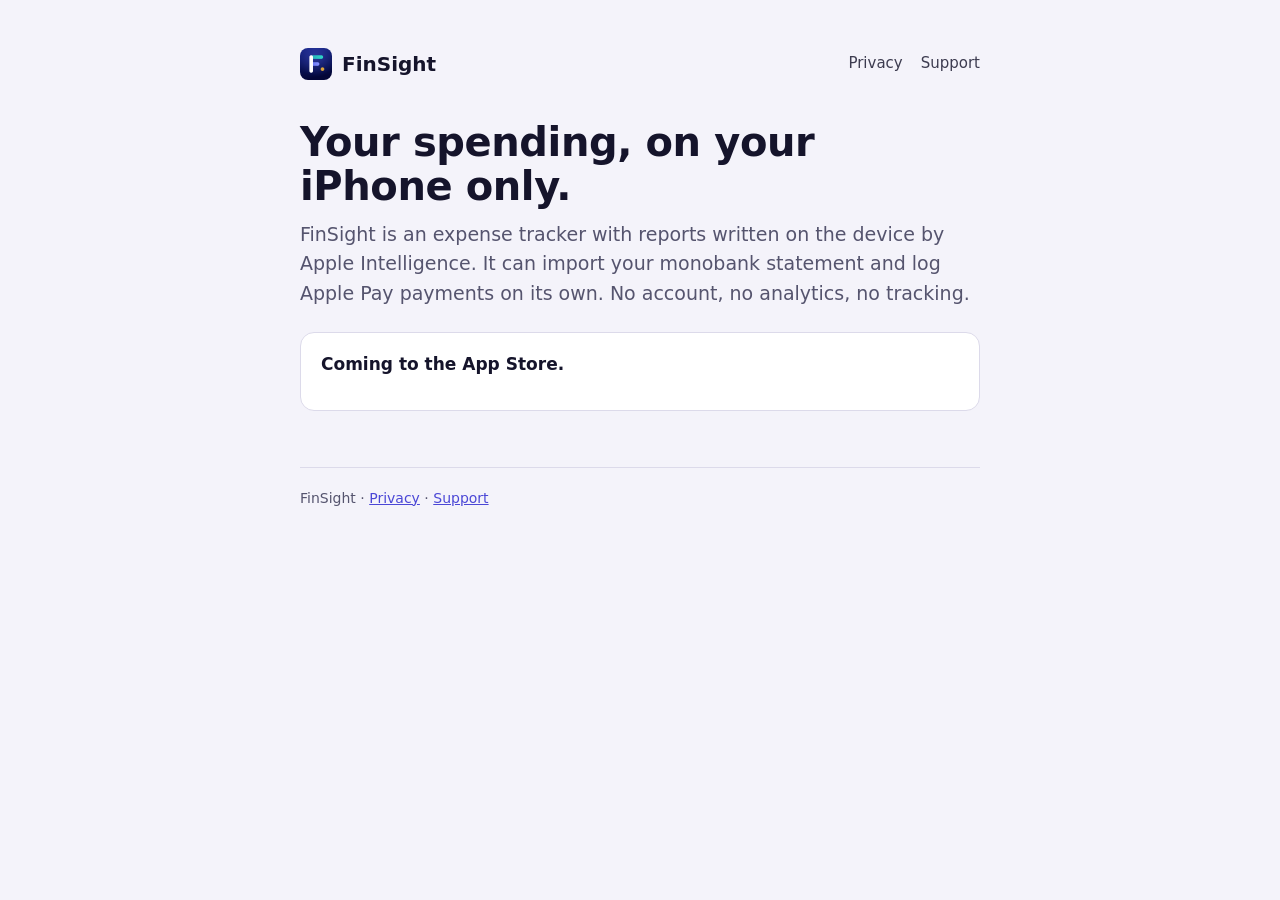
==== index.html @ 29ffb941 "Publish FinSight's privacy policy and support pages English and Ukrainian privacy policy, a support " ====
<!doctype html>
<html lang="en">
<head>
<meta charset="utf-8">
<meta name="viewport" content="width=device-width, initial-scale=1">
<meta name="color-scheme" content="light dark">
<title>FinSight · private expense tracker for iPhone</title>
<meta name="description" content="FinSight tracks your spending on your iPhone, with reports written on the device by Apple Intelligence. No account, no tracking.">
<link rel="icon" type="image/png" href="img/icon.png">
<link rel="apple-touch-icon" href="img/icon.png">
<link rel="stylesheet" href="style.css">
</head>
<body>
<main>
  <header class="site">
    <a class="wordmark" href="./"><img src="img/icon.png" alt="">FinSight</a>
    <nav><a href="privacy.html">Privacy</a><a href="support.html">Support</a></nav>
  </header>

  <h1>Your spending, on your iPhone only.</h1>
  <p class="lead">FinSight is an expense tracker with reports written on the
  device by Apple Intelligence. It can import your monobank statement and log
  Apple Pay payments on its own. No account, no analytics, no tracking.</p>

  <div class="card">
    <p><strong>Coming to the App Store.</strong></p>
  </div>

  <footer>FinSight · <a href="privacy.html">Privacy</a> ·
  <a href="support.html">Support</a></footer>
</main>
</body>
</html>
---- style.css ----
:root {
  --bg: #F4F3FA;
  --surface: #FFFFFF;
  --text: #15142B;
  --muted: #55546E;
  --line: #DCDAEA;
  --accent: #4B47D6;
}

@media (prefers-color-scheme: dark) {
  :root {
    --bg: #0F0E1A;
    --surface: #1A1928;
    --text: #EEEDF7;
    --muted: #A9A8BF;
    --line: #2E2C42;
    --accent: #9C99FF;
  }
}

* { box-sizing: border-box; }

html { -webkit-text-size-adjust: 100%; }

body {
  margin: 0;
  background: var(--bg);
  color: var(--text);
  font-family: -apple-system, BlinkMacSystemFont, "SF Pro Text", system-ui, "Segoe UI", sans-serif;
  font-size: 17px;
  line-height: 1.55;
}

main {
  max-width: 720px;
  margin: 0 auto;
  padding: 48px 20px 80px;
}

header.site {
  display: flex;
  align-items: center;
  justify-content: space-between;
  flex-wrap: wrap;
  gap: 16px;
  margin-bottom: 40px;
}

.wordmark {
  display: flex;
  align-items: center;
  gap: 10px;
  font-weight: 700;
  font-size: 20px;
  color: var(--text);
  text-decoration: none;
}

.wordmark img { width: 32px; height: 32px; border-radius: 8px; }

header.site nav { display: flex; gap: 18px; font-size: 15px; }
header.site nav a { color: inherit; text-decoration: none; opacity: .82; }
header.site nav a:hover { opacity: 1; text-decoration: underline; }

h1 {
  font-weight: 700;
  font-size: clamp(28px, 6vw, 40px);
  line-height: 1.1;
  letter-spacing: -0.01em;
  margin: 0 0 12px;
}

h2 {
  font-weight: 650;
  font-size: 21px;
  line-height: 1.25;
  margin: 40px 0 8px;
}

p, ul { margin: 0 0 14px; }
ul { padding-left: 22px; }
li { margin-bottom: 6px; }

a { color: var(--accent); overflow-wrap: anywhere; }

.meta { font-size: 14px; color: var(--muted); }

.lead { font-size: 19px; color: var(--muted); }

.card {
  background: var(--surface);
  border: 1px solid var(--line);
  border-radius: 14px;
  padding: 18px 20px;
  margin: 24px 0;
}

footer {
  margin-top: 56px;
  padding-top: 20px;
  border-top: 1px solid var(--line);
  color: var(--muted);
  font-size: 14px;
}
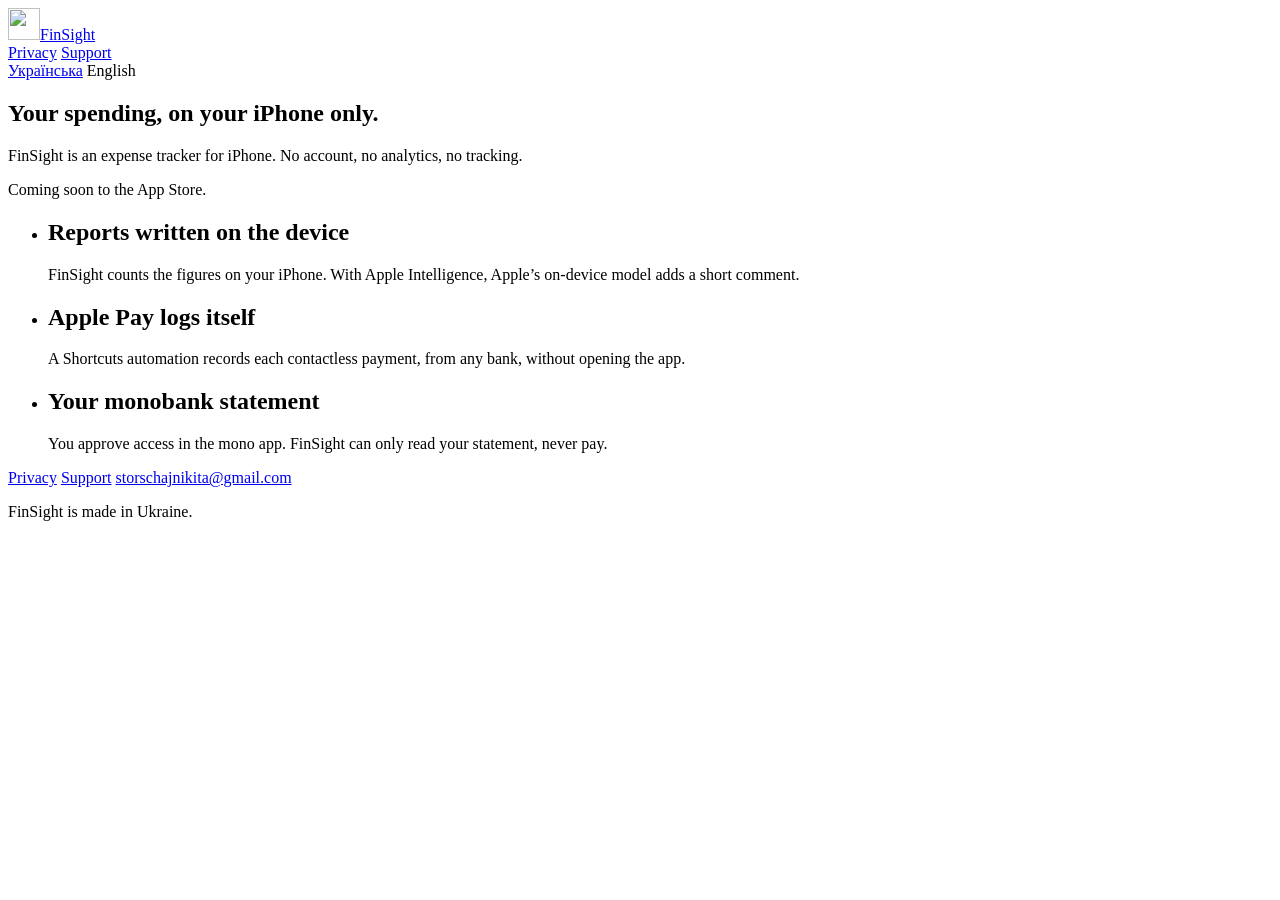
==== commit b71d5dfb: "Serve every page in Ukrainian and English with one language switcher English stays at the root (inde" ====
--- a/index.html
+++ b/index.html
@@ -3,31 +3,99 @@
 <head>
 <meta charset="utf-8">
 <meta name="viewport" content="width=device-width, initial-scale=1">
+<script>
+try {
+  var stored = localStorage.getItem('finsight-lang');
+  var wanted = stored;
+  if (!wanted) {
+    var prefs = navigator.languages && navigator.languages.length ? navigator.languages : [navigator.language || ''];
+    for (var i = 0; i < prefs.length && !wanted; i++) {
+      var code = String(prefs[i]).toLowerCase().split('-')[0];
+      if (code === 'uk' || code === 'en') wanted = code;
+    }
+  }
+  if (wanted === 'uk') location.replace('uk/' + location.hash);
+} catch (e) {}
+</script>
+<title>FinSight: private expense tracker for iPhone</title>
+<meta name="description" content="FinSight tracks your spending on your iPhone, with reports written on the device by Apple Intelligence. No account, no tracking.">
 <meta name="color-scheme" content="light dark">
-<title>FinSight · private expense tracker for iPhone</title>
-<meta name="description" content="FinSight tracks your spending on your iPhone, with reports written on the device by Apple Intelligence. No account, no tracking.">
-<link rel="icon" type="image/png" href="img/icon.png">
-<link rel="apple-touch-icon" href="img/icon.png">
-<link rel="stylesheet" href="style.css">
+<meta name="theme-color" content="#F5F7FA" media="(prefers-color-scheme: light)">
+<meta name="theme-color" content="#14171C" media="(prefers-color-scheme: dark)">
+<link rel="canonical" href="https://ogphantom.github.io/finsight-site/">
+<link rel="alternate" hreflang="uk" href="https://ogphantom.github.io/finsight-site/uk/">
+<link rel="alternate" hreflang="en" href="https://ogphantom.github.io/finsight-site/">
+<link rel="alternate" hreflang="x-default" href="https://ogphantom.github.io/finsight-site/">
+<link rel="icon" type="image/png" href="img/icon-96.png">
+<link rel="apple-touch-icon" href="img/apple-touch-icon.png">
+<link rel="preload" href="assets/fonts/FixelFSDisplay-Bold.woff" as="font" type="font/woff" crossorigin>
+<link rel="stylesheet" href="assets/site.css?v=c35b867e">
+<script src="assets/site.js?v=9045a5f6" defer></script>
+<meta property="og:type" content="website">
+<meta property="og:site_name" content="FinSight">
+<meta property="og:title" content="FinSight: private expense tracker for iPhone">
+<meta property="og:description" content="FinSight tracks your spending on your iPhone, with reports written on the device by Apple Intelligence. No account, no tracking.">
+<meta property="og:url" content="https://ogphantom.github.io/finsight-site/">
+<meta property="og:image" content="https://ogphantom.github.io/finsight-site/img/og-en.png">
+<meta property="og:image:width" content="1200">
+<meta property="og:image:height" content="630">
+<meta property="og:locale" content="en_US">
+<meta property="og:locale:alternate" content="uk_UA">
+<meta name="twitter:card" content="summary_large_image">
 </head>
-<body>
-<main>
-  <header class="site">
-    <a class="wordmark" href="./"><img src="img/icon.png" alt="">FinSight</a>
-    <nav><a href="privacy.html">Privacy</a><a href="support.html">Support</a></nav>
-  </header>
+<body class="home">
+<header class="wrap top">
+  <a class="brand" href="./"><img src="img/icon-96.png" alt="" width="32" height="32">FinSight</a>
+  <nav class="pages" aria-label="Pages">
+    <a href="privacy.html">Privacy</a>
+    <a href="support.html">Support</a>
+  </nav>
+  <nav class="lang" aria-label="Language">
+    <a href="uk/" hreflang="uk" lang="uk" data-lang="uk">Українська</a>
+    <span lang="en" aria-current="true">English</span>
+  </nav>
+</header>
 
+<main class="wrap">
+<section class="hero">
   <h1>Your spending, on your iPhone only.</h1>
-  <p class="lead">FinSight is an expense tracker with reports written on the
-  device by Apple Intelligence. It can import your monobank statement and log
-  Apple Pay payments on its own. No account, no analytics, no tracking.</p>
+  <p class="lead">FinSight is an expense tracker for iPhone. No account, no analytics, no tracking.</p>
+  <div class="strip" aria-hidden="true">
+    <i style="--w:35;--n:0;--k:var(--c-shopping)"></i>
+    <i style="--w:30;--n:1;--k:var(--c-groceries)"></i>
+    <i style="--w:14;--n:2;--k:var(--c-home)"></i>
+    <i style="--w:5;--n:3;--k:var(--c-dining)"></i>
+    <i style="--w:5;--n:4;--k:var(--c-subscriptions)"></i>
+    <i style="--w:11;--n:5;--k:var(--fill-strong)"></i>
+  </div>
+  <p class="status">Coming soon to the App Store.</p>
+</section>
 
-  <div class="card">
-    <p><strong>Coming to the App Store.</strong></p>
-  </div>
+<div class="cell list">
+  <ul class="rows">
+    <li>
+      <h2>Reports written on the device</h2>
+      <p>FinSight counts the figures on your iPhone. With Apple Intelligence, Apple’s on-device model adds a short comment.</p>
+    </li>
+    <li>
+      <h2>Apple Pay logs itself</h2>
+      <p>A Shortcuts automation records each contactless payment, from any bank, without opening the app.</p>
+    </li>
+    <li>
+      <h2>Your monobank statement</h2>
+      <p>You approve access in the mono app. FinSight can only read your statement, never pay.</p>
+    </li>
+  </ul>
+</div>
+</main>
 
-  <footer>FinSight · <a href="privacy.html">Privacy</a> ·
-  <a href="support.html">Support</a></footer>
-</main>
+<footer class="wrap foot">
+  <nav aria-label="Site">
+    <a href="privacy.html">Privacy</a>
+    <a href="support.html">Support</a>
+    <a href="mailto:storschajnikita@gmail.com">storschajnikita@gmail.com</a>
+  </nav>
+  <p>FinSight is made in Ukraine.</p>
+</footer>
 </body>
 </html>
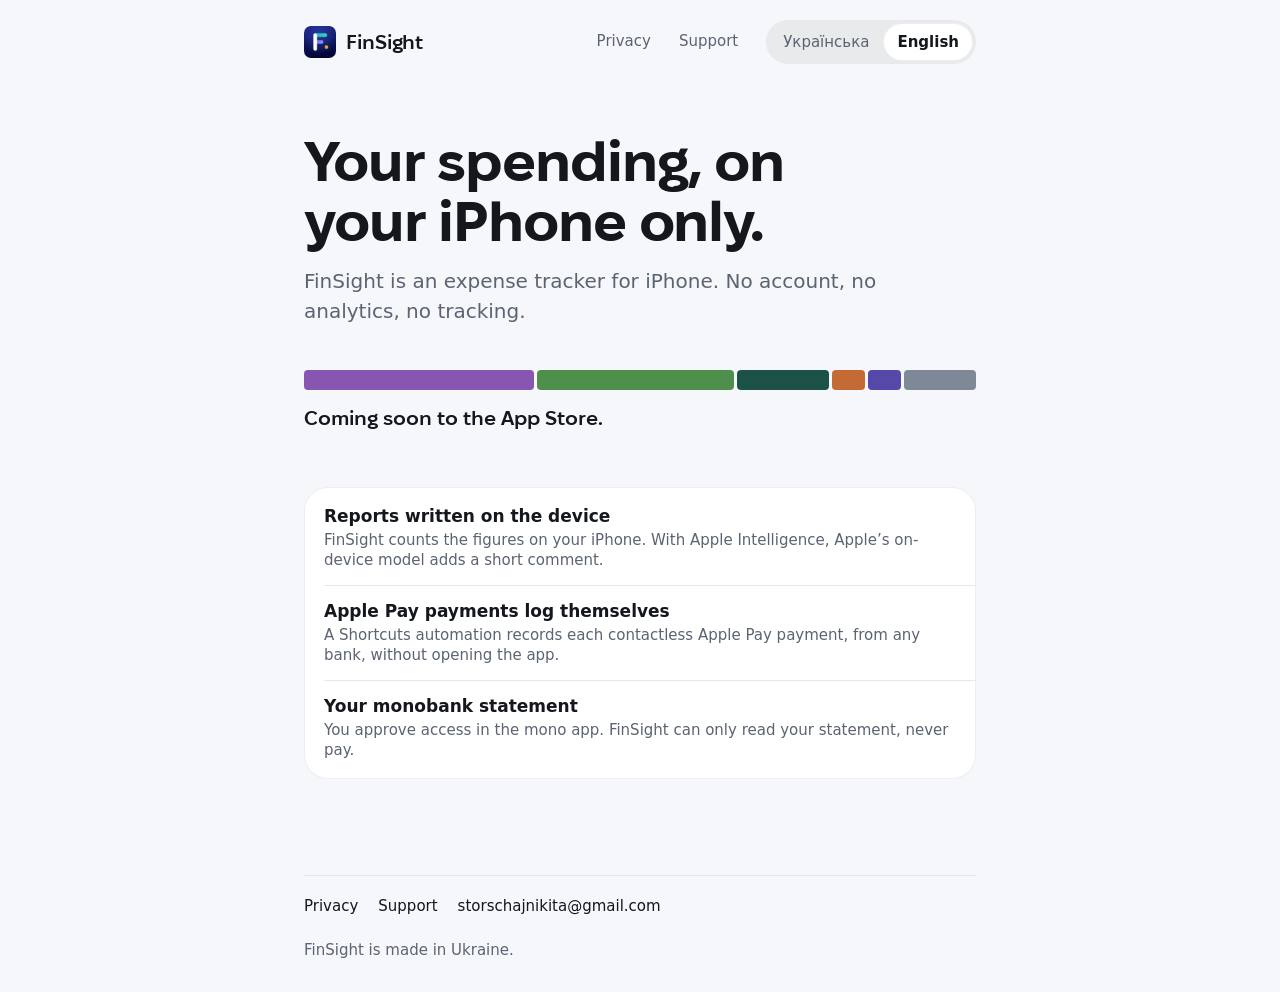
==== commit 85c75adf: "Apply the review: tap sizes, narrow headings, strip remainder, exact copy - Language links get a 44 " ====
--- a/index.html
+++ b/index.html
@@ -29,7 +29,7 @@
 <link rel="icon" type="image/png" href="img/icon-96.png">
 <link rel="apple-touch-icon" href="img/apple-touch-icon.png">
 <link rel="preload" href="assets/fonts/FixelFSDisplay-Bold.woff" as="font" type="font/woff" crossorigin>
-<link rel="stylesheet" href="assets/site.css?v=c35b867e">
+<link rel="stylesheet" href="assets/site.css?v=d51fafa4">
 <script src="assets/site.js?v=9045a5f6" defer></script>
 <meta property="og:type" content="website">
 <meta property="og:site_name" content="FinSight">
@@ -66,7 +66,7 @@
     <i style="--w:14;--n:2;--k:var(--c-home)"></i>
     <i style="--w:5;--n:3;--k:var(--c-dining)"></i>
     <i style="--w:5;--n:4;--k:var(--c-subscriptions)"></i>
-    <i style="--w:11;--n:5;--k:var(--fill-strong)"></i>
+    <i style="--w:11;--n:5;--k:var(--ink3)"></i>
   </div>
   <p class="status">Coming soon to the App Store.</p>
 </section>
@@ -78,8 +78,8 @@
       <p>FinSight counts the figures on your iPhone. With Apple Intelligence, Apple’s on-device model adds a short comment.</p>
     </li>
     <li>
-      <h2>Apple Pay logs itself</h2>
-      <p>A Shortcuts automation records each contactless payment, from any bank, without opening the app.</p>
+      <h2>Apple Pay payments log themselves</h2>
+      <p>A Shortcuts automation records each contactless Apple Pay payment, from any bank, without opening the app.</p>
     </li>
     <li>
       <h2>Your monobank statement</h2>
--- a/assets/site.css
+++ b/assets/site.css
@@ -0,0 +1,458 @@
+/* FinSight site.
+   Brand tokens follow the app's redesign proposal (FinSight/Design/Redesign/system/DESIGN.md,
+   15 Nov 2026, not yet approved). Every brand decision is a token in :root, so swapping the
+   look means editing this block and the two @font-face rules, nothing else. */
+
+@font-face {
+  font-family: "Fixel FS Display";
+  src: url("fonts/FixelFSDisplay-Bold.woff") format("woff");
+  font-weight: 700;
+  font-style: normal;
+  font-display: swap;
+}
+
+@font-face {
+  font-family: "Fixel FS Display";
+  src: url("fonts/FixelFSDisplay-SemiBold.woff") format("woff");
+  font-weight: 600;
+  font-style: normal;
+  font-display: swap;
+}
+
+:root {
+  color-scheme: light dark;
+
+  --ground: #F5F7FA;
+  --surface: #FFFFFF;
+  --edge: rgb(20 23 28 / 0.07);
+  --hairline: #E4E8EE;
+  --fill: rgb(20 23 28 / 0.06);
+  --fill-strong: rgb(20 23 28 / 0.10);
+  --ink: #14171C;
+  --ink2: #5B6472;
+  --ink3: #7F8896;
+  --accent: #4453E0;
+  --accent-fill: #4453E0;
+  --accent-fill-hover: #3644C9;
+  --on-accent: #FFFFFF;
+
+  /* The strip: the demo month of the redesign frames (35 / 30 / 14 / 5 / 5 / rest 11). */
+  --c-shopping: #8756B1;
+  --c-groceries: #4E8F4B;
+  --c-home: #1C5248;
+  --c-dining: #C46A35;
+  --c-subscriptions: #5648A8;
+
+  --font-brand: "Fixel FS Display", ui-sans-serif, system-ui, sans-serif;
+  --font-text: -apple-system, BlinkMacSystemFont, "SF Pro Text", system-ui, "Segoe UI", Roboto, sans-serif;
+  --font-code: ui-monospace, "SF Mono", Menlo, Consolas, monospace;
+
+  --r-group: 24px;
+  --r-inner: 10px;
+  --r-strip: 4px;
+  --r-icon: 7px;
+
+  --gutter: 16px;
+  --column: 42rem;
+  --ease-out: cubic-bezier(0.16, 1, 0.3, 1);
+}
+
+@media (prefers-color-scheme: dark) {
+  :root {
+    --ground: #14171C;
+    --surface: #1D2129;
+    --edge: rgb(255 255 255 / 0.05);
+    --hairline: #2C313B;
+    --fill: rgb(255 255 255 / 0.09);
+    --fill-strong: rgb(255 255 255 / 0.15);
+    --ink: #F2F4F7;
+    --ink2: #A4ACB9;
+    --ink3: #737B89;
+    --accent: #8E98FF;
+    --accent-fill: #4F5DE8;
+    --accent-fill-hover: #4150D6;
+
+    --c-shopping: #9A68C8;
+    --c-groceries: #57A054;
+    --c-home: #2A7A6C;
+    --c-dining: #D46F3A;
+    --c-subscriptions: #725ABD;
+  }
+}
+
+/* ───────────── base ───────────── */
+
+*, *::before, *::after { box-sizing: border-box; }
+
+html {
+  -webkit-text-size-adjust: 100%;
+  text-size-adjust: 100%;
+  background: var(--ground);
+}
+
+body {
+  margin: 0;
+  min-height: 100vh;
+  min-height: 100svh;
+  display: flex;
+  flex-direction: column;
+  background: var(--ground);
+  color: var(--ink);
+  font-family: var(--font-text);
+  font-size: 17px;
+  line-height: 1.55;
+  -webkit-font-smoothing: antialiased;
+  -moz-osx-font-smoothing: grayscale;
+  overflow-wrap: break-word;
+}
+
+::selection { background: color-mix(in srgb, var(--accent) 24%, transparent); }
+
+:focus-visible {
+  outline: 2px solid var(--accent);
+  outline-offset: 3px;
+  border-radius: 6px;
+}
+
+a {
+  color: var(--accent);
+  text-decoration-line: underline;
+  text-decoration-thickness: 1px;
+  text-underline-offset: 0.2em;
+  text-decoration-color: color-mix(in srgb, var(--accent) 45%, transparent);
+}
+
+a:hover { text-decoration-color: currentColor; }
+
+.wrap {
+  width: 100%;
+  max-width: calc(var(--column) + 2 * var(--gutter));
+  margin: 0 auto;
+  padding-left: var(--gutter);
+  padding-right: var(--gutter);
+}
+
+/* ───────────── header ───────────── */
+
+.top {
+  display: flex;
+  flex-wrap: wrap;
+  align-items: center;
+  column-gap: 8px;
+  padding-top: 12px;
+  padding-bottom: 12px;
+}
+
+.brand {
+  display: inline-flex;
+  align-items: center;
+  gap: 10px;
+  min-height: 44px;
+  margin-right: auto;
+  color: var(--ink);
+  text-decoration: none;
+  font-family: var(--font-brand);
+  font-weight: 600;
+  font-size: 20px;
+  line-height: 25px;
+  letter-spacing: -0.005em;
+}
+
+.brand img {
+  width: 32px;
+  height: 32px;
+  border-radius: var(--r-icon);
+  display: block;
+}
+
+.pages {
+  order: 3;
+  flex-basis: 100%;
+  display: flex;
+  gap: 4px;
+  margin-left: -12px;
+}
+
+.pages a {
+  display: inline-flex;
+  align-items: center;
+  min-height: 44px;
+  padding: 0 12px;
+  border-radius: 999px;
+  color: var(--ink2);
+  text-decoration: none;
+  font-size: 15px;
+}
+
+.pages a:hover { color: var(--ink); }
+
+.pages a[aria-current="page"] {
+  color: var(--ink);
+  font-weight: 600;
+}
+
+/* Language: a segmented control, the same place on every page. */
+.lang {
+  display: inline-flex;
+  padding: 3px;
+  border-radius: 999px;
+  background: var(--fill);
+}
+
+.lang a,
+.lang span {
+  display: inline-flex;
+  align-items: center;
+  min-height: 38px;
+  padding: 0 14px;
+  border-radius: 999px;
+  font-size: 15px;
+  line-height: 20px;
+  text-decoration: none;
+  white-space: nowrap;
+}
+
+.lang a {
+  min-height: 44px;
+  margin: -3px 0;
+  color: var(--ink2);
+}
+.lang a:hover { color: var(--ink); }
+
+.lang span {
+  color: var(--ink);
+  font-weight: 600;
+  background: var(--surface);
+  box-shadow: inset 0 0 0 1px var(--edge);
+}
+
+@media (min-width: 720px) {
+  .top { padding-top: 20px; padding-bottom: 20px; }
+  .pages { order: 0; flex-basis: auto; margin: 0 8px 0 0; }
+}
+
+/* ───────────── content ───────────── */
+
+main {
+  flex: 1 0 auto;
+  padding-top: 24px;
+  padding-bottom: 64px;
+}
+
+h1, h2 {
+  font-family: var(--font-brand);
+  color: var(--ink);
+  text-wrap: balance;
+}
+
+h1 {
+  font-weight: 700;
+  font-size: clamp(28px, 10vw, 34px);
+  line-height: 41px;
+  letter-spacing: -0.012em;
+  margin: 0 0 12px;
+}
+
+h2 {
+  font-weight: 600;
+  font-size: 20px;
+  line-height: 25px;
+  letter-spacing: -0.005em;
+  margin: 44px 0 10px;
+  scroll-margin-top: 24px;
+}
+
+p, ul { margin: 0 0 14px; }
+
+ul { padding-left: 1.25em; }
+li { margin-bottom: 6px; padding-left: 2px; }
+li::marker { color: var(--ink3); }
+
+strong { font-weight: 600; }
+
+code {
+  font-family: var(--font-code);
+  font-size: 0.88em;
+  padding: 0.1em 0.25em;
+  border-radius: 6px;
+  background: var(--fill);
+  white-space: nowrap;
+}
+
+.lead {
+  font-size: 19px;
+  line-height: 1.5;
+  color: var(--ink2);
+  text-wrap: pretty;
+  margin-bottom: 0;
+}
+
+.meta {
+  font-size: 15px;
+  color: var(--ink2);
+}
+
+/* A grouped cell: the app's one surface over the ground, separated by its edge, never a shadow. */
+.cell {
+  background: var(--surface);
+  border-radius: var(--r-group);
+  box-shadow: inset 0 0 0 1px var(--edge);
+  padding: 18px 20px;
+  margin: 28px 0 0;
+}
+
+.cell p:last-child { margin-bottom: 0; }
+
+.rows {
+  list-style: none;
+  margin: 0;
+  padding: 0 0 0 20px;
+}
+
+.rows li {
+  margin: 0;
+  padding: 14px 20px 15px 0;
+}
+
+.rows li + li { border-top: 1px solid var(--hairline); }
+
+.rows h2 {
+  font-family: var(--font-text);
+  font-size: 17px;
+  line-height: 22px;
+  font-weight: 600;
+  letter-spacing: 0;
+  margin: 0 0 3px;
+}
+
+.rows p {
+  font-size: 15px;
+  line-height: 20px;
+  color: var(--ink2);
+  margin: 0;
+}
+
+.cell.list { padding: 4px 0; }
+
+/* The one primary action of a page. */
+.button {
+  display: inline-flex;
+  align-items: center;
+  justify-content: center;
+  min-height: 50px;
+  padding: 0 26px;
+  border-radius: 999px;
+  background: var(--accent-fill);
+  color: var(--on-accent);
+  font-size: 17px;
+  font-weight: 600;
+  text-decoration: none;
+  transition: background-color 160ms var(--ease-out);
+}
+
+.button:hover { background: var(--accent-fill-hover); }
+
+.actions { margin: 28px 0 0; }
+
+/* ───────────── home ───────────── */
+
+.hero h1 { margin-bottom: 14px; }
+
+.strip {
+  display: flex;
+  gap: 3px;
+  height: 16px;
+  margin: 36px 0 0;
+}
+
+.strip i {
+  display: block;
+  flex: var(--w) 0 0;
+  border-radius: var(--r-strip);
+  background: var(--k);
+  transform-origin: left center;
+  animation: segment 900ms var(--ease-out) both;
+  animation-delay: calc(var(--n) * 70ms + 120ms);
+}
+
+@keyframes segment {
+  from { transform: scaleX(0); }
+  to { transform: scaleX(1); }
+}
+
+@keyframes appear {
+  from { opacity: 0; }
+  to { opacity: 1; }
+}
+
+@media (prefers-reduced-motion: reduce) {
+  .strip i { animation: appear 400ms linear both; animation-delay: 0ms; }
+  .button { transition: none; }
+}
+
+.status {
+  margin: 16px 0 0;
+  text-wrap: balance;
+  font-family: var(--font-brand);
+  font-weight: 600;
+  font-size: 20px;
+  line-height: 25px;
+  color: var(--ink);
+}
+
+.home .cell.list { margin-top: 44px; }
+
+@media (min-width: 720px) {
+  main { padding-top: 48px; padding-bottom: 96px; }
+
+  h1 {
+    font-size: 48px;
+    line-height: 52px;
+    letter-spacing: -0.02em;
+    margin-bottom: 16px;
+  }
+
+  .hero h1 {
+    font-size: 56px;
+    line-height: 60px;
+    letter-spacing: -0.02em;
+  }
+
+  .lead { font-size: 20px; }
+  .strip { height: 20px; margin-top: 44px; }
+  .home .cell.list { margin-top: 56px; }
+}
+
+/* ───────────── footer ───────────── */
+
+.foot {
+  padding-bottom: 32px;
+  font-size: 15px;
+  line-height: 20px;
+  color: var(--ink2);
+}
+
+.foot nav {
+  border-top: 1px solid var(--hairline);
+  padding-top: 8px;
+  display: flex;
+  flex-wrap: wrap;
+  gap: 4px 20px;
+  margin-bottom: 12px;
+}
+
+.foot nav a {
+  display: inline-flex;
+  align-items: center;
+  min-height: 44px;
+  color: var(--ink);
+  text-decoration: none;
+}
+
+.foot nav a:hover { color: var(--accent); }
+
+.foot p { margin: 0; }
+
+/* ───────────── redirect page ───────────── */
+
+.moved { padding-top: 48px; }
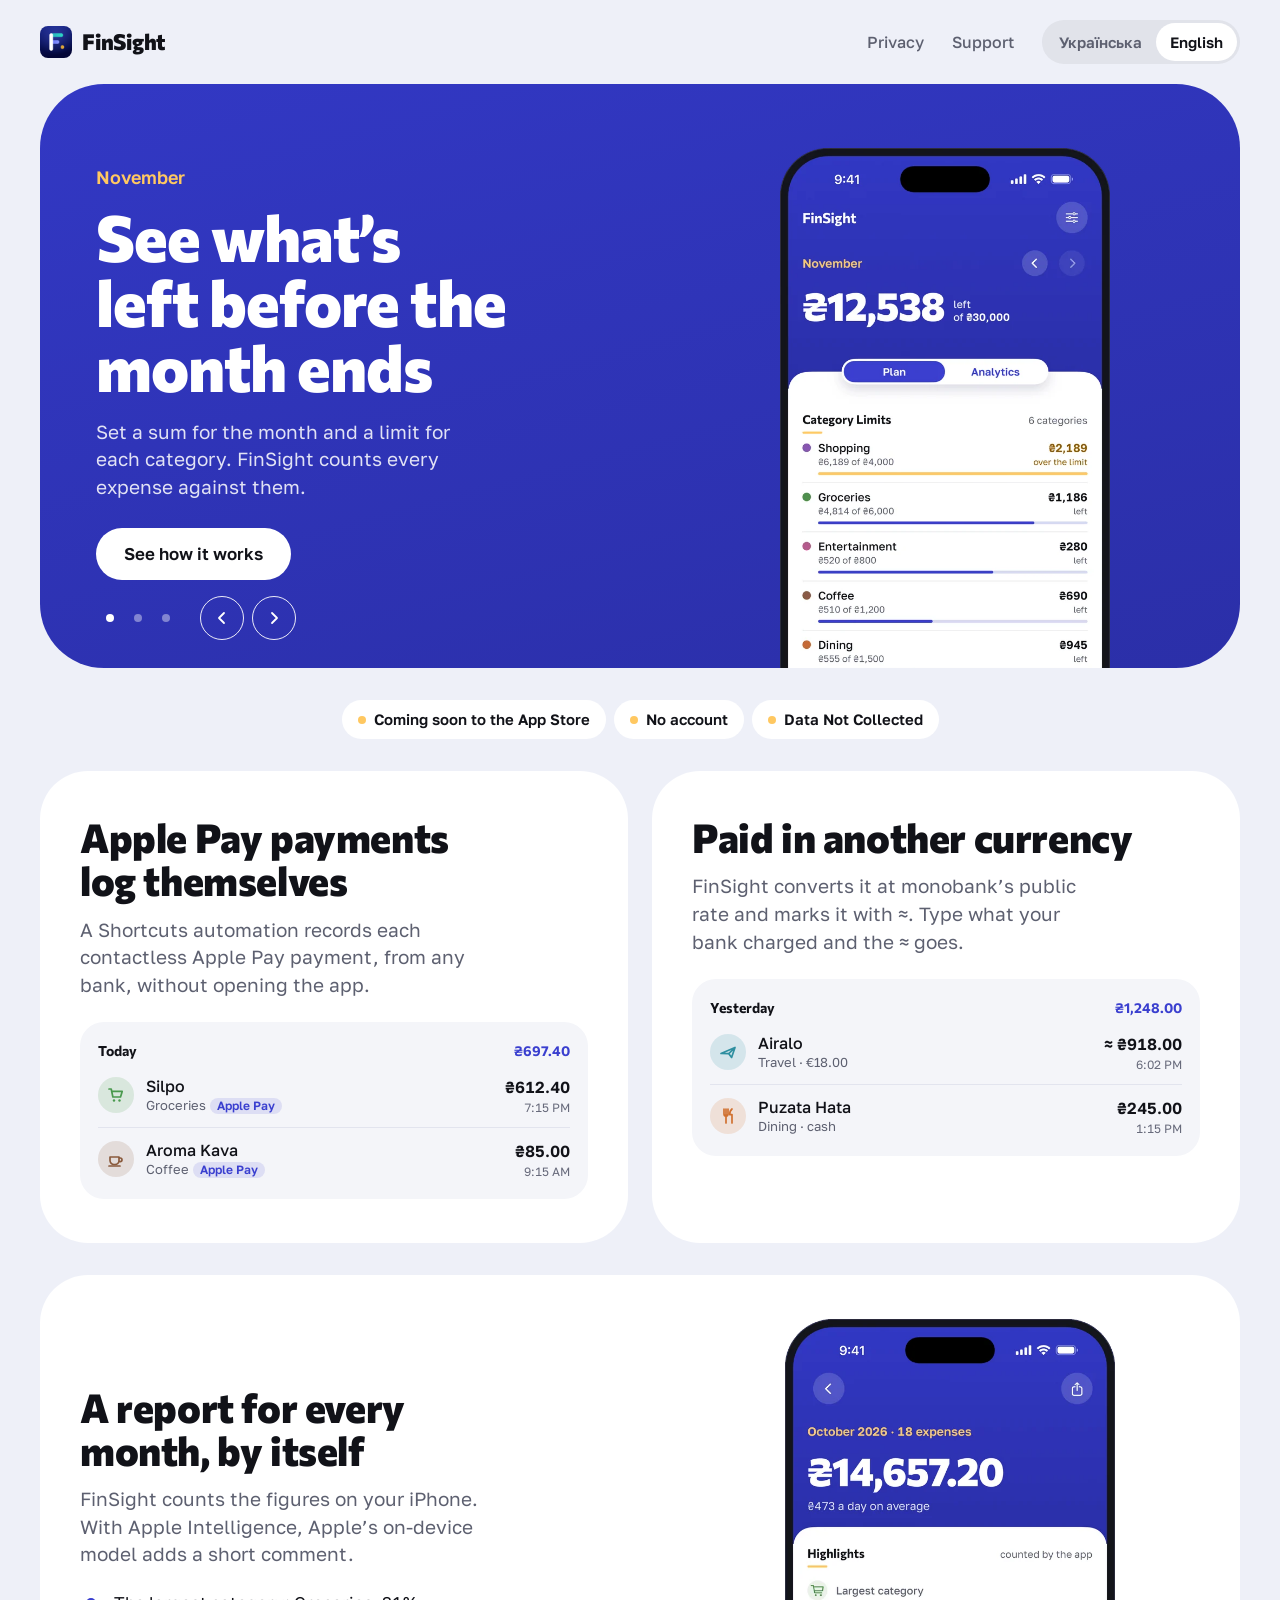
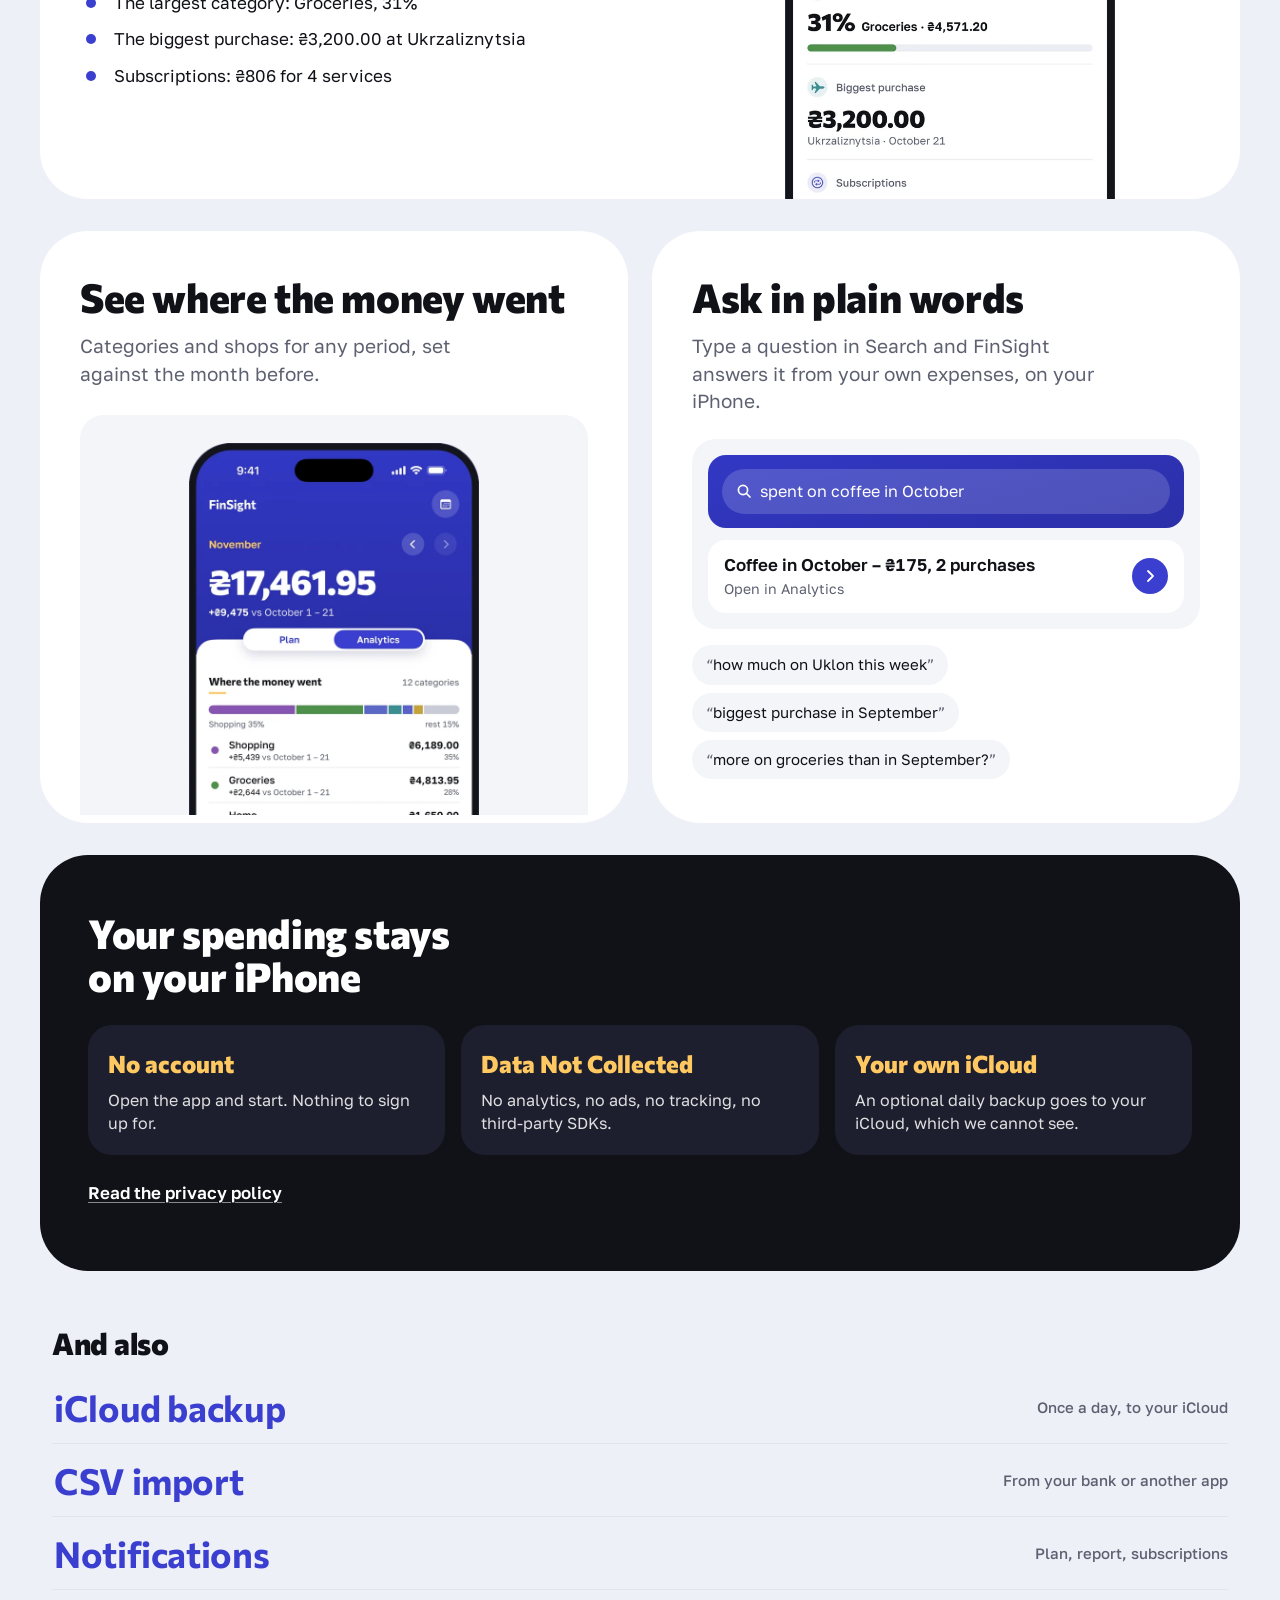
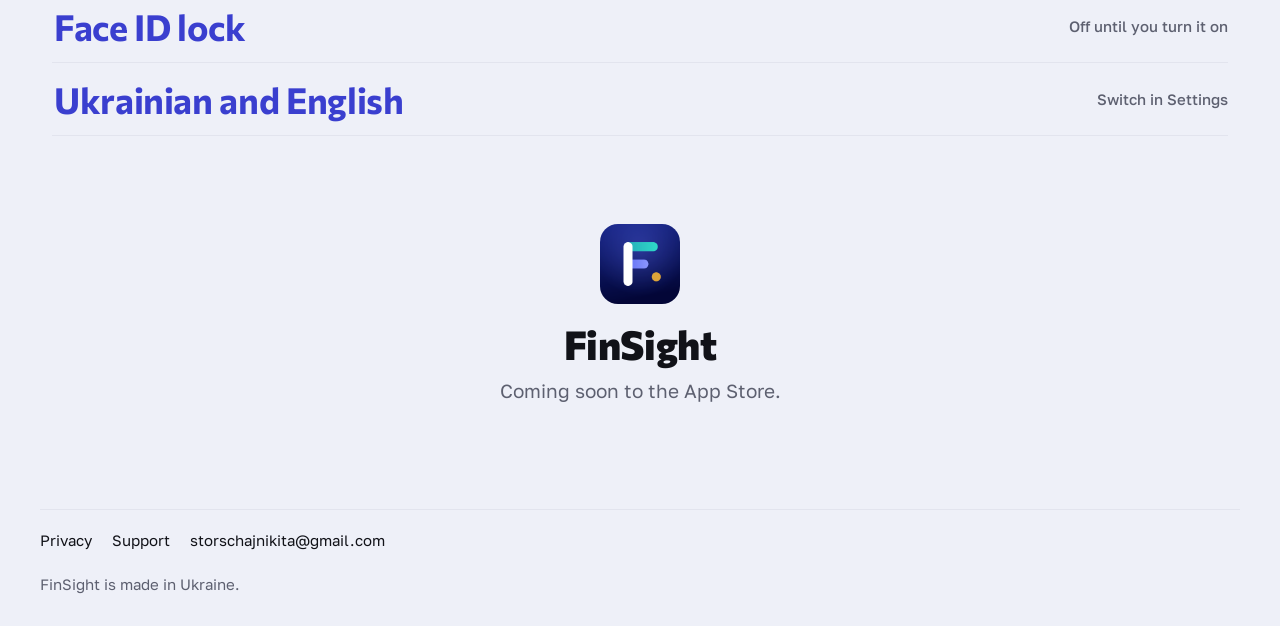
==== commit 35a986c3: "Landing in the app's look C on Monzo's structure The home page becomes the landing: a carousel hero " ====
--- a/index.html
+++ b/index.html
@@ -20,17 +20,17 @@
 <title>FinSight: private expense tracker for iPhone</title>
 <meta name="description" content="FinSight tracks your spending on your iPhone, with reports written on the device by Apple Intelligence. No account, no tracking.">
 <meta name="color-scheme" content="light dark">
-<meta name="theme-color" content="#F5F7FA" media="(prefers-color-scheme: light)">
-<meta name="theme-color" content="#14171C" media="(prefers-color-scheme: dark)">
+<meta name="theme-color" content="#EEF0F8" media="(prefers-color-scheme: light)">
+<meta name="theme-color" content="#0E0F17" media="(prefers-color-scheme: dark)">
 <link rel="canonical" href="https://ogphantom.github.io/finsight-site/">
 <link rel="alternate" hreflang="uk" href="https://ogphantom.github.io/finsight-site/uk/">
 <link rel="alternate" hreflang="en" href="https://ogphantom.github.io/finsight-site/">
 <link rel="alternate" hreflang="x-default" href="https://ogphantom.github.io/finsight-site/">
 <link rel="icon" type="image/png" href="img/icon-96.png">
 <link rel="apple-touch-icon" href="img/apple-touch-icon.png">
-<link rel="preload" href="assets/fonts/FixelFSDisplay-Bold.woff" as="font" type="font/woff" crossorigin>
-<link rel="stylesheet" href="assets/site.css?v=d51fafa4">
-<script src="assets/site.js?v=9045a5f6" defer></script>
+<link rel="preload" href="assets/fonts/Commissioner-ExtraBold.woff" as="font" type="font/woff" crossorigin>
+<link rel="stylesheet" href="assets/site.css?v=06ac59de">
+<script src="assets/site.js?v=427bc60f" defer></script>
 <meta property="og:type" content="website">
 <meta property="og:site_name" content="FinSight">
 <meta property="og:title" content="FinSight: private expense tracker for iPhone">
@@ -56,37 +56,137 @@
   </nav>
 </header>
 
-<main class="wrap">
-<section class="hero">
-  <h1>Your spending, on your iPhone only.</h1>
-  <p class="lead">FinSight is an expense tracker for iPhone. No account, no analytics, no tracking.</p>
-  <div class="strip" aria-hidden="true">
-    <i style="--w:35;--n:0;--k:var(--c-shopping)"></i>
-    <i style="--w:30;--n:1;--k:var(--c-groceries)"></i>
-    <i style="--w:14;--n:2;--k:var(--c-home)"></i>
-    <i style="--w:5;--n:3;--k:var(--c-dining)"></i>
-    <i style="--w:5;--n:4;--k:var(--c-subscriptions)"></i>
-    <i style="--w:11;--n:5;--k:var(--ink3)"></i>
+<main class="wide">
+<section class="hero" aria-roledescription="carousel" aria-label="FinSight in three screens">
+  <div class="slides">
+    <div class="slide is-on" role="group" aria-roledescription="slide" aria-label="1 of 3">
+      <div class="copy">
+        <p class="ctx num">November</p>
+        <h1>See what’s left before the month ends</h1>
+        <p class="sub">Set a sum for the month and a limit for each category. FinSight counts every expense against them.</p>
+        <a class="pill light" href="#features">See how it works</a>
+      </div>
+      <div class="shot"><img src="img/screens/en-01-plan.webp" alt="FinSight Plan: ₴12,538 left of ₴30,000 in November, with limits for Shopping, Groceries and Coffee" width="610" height="1064"></div>
+    </div>
+    <div class="slide" role="group" aria-roledescription="slide" aria-label="2 of 3" aria-hidden="true">
+      <div class="copy">
+        <p class="ctx num">Today · ₴697.40</p>
+        <h2>Every expense in plain sight</h2>
+        <p class="sub">Apple Pay, cash and files from your bank in one list, each row with its category.</p>
+        <a class="pill light" href="#features">See how it works</a>
+      </div>
+      <div class="shot"><img src="img/screens/en-02-expenses.webp" alt="FinSight Expenses: November, ₴17,461.95, today’s and yesterday’s expenses" width="610" height="1064" loading="lazy"></div>
+    </div>
+    <div class="slide" role="group" aria-roledescription="slide" aria-label="3 of 3" aria-hidden="true">
+      <div class="copy">
+        <p class="ctx num">October 2026</p>
+        <h2>A report for every month, by itself</h2>
+        <p class="sub">On the 1st FinSight counts last month on your iPhone.</p>
+        <a class="pill light" href="#features">See how it works</a>
+      </div>
+      <div class="shot"><img src="img/screens/en-03-report.webp" alt="FinSight report for October 2026: ₴14,657.20, Groceries the largest category at 31%" width="610" height="1064" loading="lazy"></div>
+    </div>
   </div>
-  <p class="status">Coming soon to the App Store.</p>
-</section>
-
-<div class="cell list">
-  <ul class="rows">
-    <li>
-      <h2>Reports written on the device</h2>
-      <p>FinSight counts the figures on your iPhone. With Apple Intelligence, Apple’s on-device model adds a short comment.</p>
-    </li>
-    <li>
-      <h2>Apple Pay payments log themselves</h2>
-      <p>A Shortcuts automation records each contactless Apple Pay payment, from any bank, without opening the app.</p>
-    </li>
-    <li>
-      <h2>Your monobank statement</h2>
-      <p>You approve access in the mono app. FinSight can only read your statement, never pay.</p>
-    </li>
+  <div class="controls" hidden>
+    <div class="dots">
+        <button type="button" aria-label="Show slide 1" aria-current="true"></button>
+        <button type="button" aria-label="Show slide 2" aria-current="false"></button>
+        <button type="button" aria-label="Show slide 3" aria-current="false"></button>
+    </div>
+    <div class="arrows">
+      <button type="button" data-step="-1" aria-label="Previous slide"><svg width="16" height="16" viewBox="0 0 16 16" aria-hidden="true"><path d="M10 3 5 8l5 5" fill="none" stroke="currentColor" stroke-width="1.8" stroke-linecap="round" stroke-linejoin="round"/></svg></button>
+      <button type="button" data-step="1" aria-label="Next slide"><svg width="16" height="16" viewBox="0 0 16 16" aria-hidden="true"><path d="m6 3 5 5-5 5" fill="none" stroke="currentColor" stroke-width="1.8" stroke-linecap="round" stroke-linejoin="round"/></svg></button>
+    </div>
+  </div>
+</section>
+
+<ul class="facts">
+    <li>Coming soon to the App Store</li>
+    <li>No account</li>
+    <li>Data Not Collected</li>
+</ul>
+
+<div class="grid2" id="features">
+  <section class="card" id="apple-pay">
+    <h2>Apple Pay payments log themselves</h2>
+    <p>A Shortcuts automation records each contactless Apple Pay payment, from any bank, without opening the app.</p>
+    <div class="demo" aria-hidden="true">
+      <div class="day"><span>Today</span><span class="num">₴697.40</span></div>
+      <div class="row"><span class="glyph" style="--k:var(--c-groceries)"><svg width="18" height="18" viewBox="0 0 18 18" aria-hidden="true"><path d="M2 3h2.2l1.7 8h7.6l1.7-5.6H5" fill="none" stroke="currentColor" stroke-width="1.7" stroke-linecap="round" stroke-linejoin="round"/><circle cx="7" cy="14.5" r="1.2" fill="currentColor"/><circle cx="12.5" cy="14.5" r="1.2" fill="currentColor"/></svg></span><div><b>Silpo</b><small>Groceries<span class="tag">Apple Pay</span></small></div><div class="amt num">₴612.40<small>7:15 PM</small></div></div>
+      <div class="row"><span class="glyph" style="--k:var(--c-coffee)"><svg width="18" height="18" viewBox="0 0 18 18" aria-hidden="true"><path d="M3 7h9v3.5A4 4 0 0 1 8 14.5H7a4 4 0 0 1-4-4V7Zm9 1h1.2a1.8 1.8 0 0 1 0 3.6H12" fill="none" stroke="currentColor" stroke-width="1.7" stroke-linejoin="round"/><path d="M2 16h11" stroke="currentColor" stroke-width="1.7" stroke-linecap="round"/></svg></span><div><b>Aroma Kava</b><small>Coffee<span class="tag">Apple Pay</span></small></div><div class="amt num">₴85.00<small>9:15 AM</small></div></div>
+    </div>
+  </section>
+  <section class="card" id="currencies">
+    <h2>Paid in another currency</h2>
+    <p>FinSight converts it at monobank’s public rate and marks it with ≈. Type what your bank charged and the ≈ goes.</p>
+    <div class="demo" aria-hidden="true">
+      <div class="day"><span>Yesterday</span><span class="num">₴1,248.00</span></div>
+      <div class="row"><span class="glyph" style="--k:var(--c-travel)"><svg width="18" height="18" viewBox="0 0 18 18" aria-hidden="true"><path d="M2 10.5 16 4.5l-3.4 10-2.8-3.8L2 10.5Zm7.8.2L16 4.5" fill="none" stroke="currentColor" stroke-width="1.7" stroke-linejoin="round"/></svg></span><div><b>Airalo</b><small>Travel · €18.00</small></div><div class="amt num">≈ ₴918.00<small>6:02 PM</small></div></div>
+      <div class="row"><span class="glyph" style="--k:var(--c-dining)"><svg width="18" height="18" viewBox="0 0 18 18" aria-hidden="true"><path d="M5 2v5a2 2 0 0 0 4 0V2M7 2v14M13 2c-1.6 1.2-2.3 3.4-2.3 5.6H13V16" fill="none" stroke="currentColor" stroke-width="1.7" stroke-linecap="round" stroke-linejoin="round"/></svg></span><div><b>Puzata Hata</b><small>Dining · cash</small></div><div class="amt num">₴245.00<small>1:15 PM</small></div></div>
+    </div>
+  </section>
+</div>
+
+<section class="card split" id="reports">
+  <div class="copy">
+    <h2>A report for every month, by itself</h2>
+    <p>FinSight counts the figures on your iPhone. With Apple Intelligence, Apple’s on-device model adds a short comment.</p>
+    <ul class="checks">
+          <li class="num">The largest category: Groceries, 31%</li>
+          <li class="num">The biggest purchase: ₴3,200.00 at Ukrzaliznytsia</li>
+          <li class="num">Subscriptions: ₴806 for 4 services</li>
+    </ul>
+  </div>
+  <div class="shot"><img src="img/screens/en-03-report.webp" alt="FinSight report for October 2026: ₴14,657.20, Groceries the largest category at 31%" width="610" height="1064" loading="lazy"></div>
+</section>
+
+<div class="grid2">
+  <section class="card phonecard" id="analytics">
+    <h2>See where the money went</h2>
+    <p>Categories and shops for any period, set against the month before.</p>
+    <div class="shot"><img src="img/screens/en-04-analytics.webp" alt="FinSight Analytics: where the money went in November, Shopping first" width="610" height="1064" loading="lazy"></div>
+  </section>
+  <section class="card asks" id="search">
+    <h2>Ask in plain words</h2>
+    <p>Type a question in Search and FinSight answers it from your own expenses, on your iPhone.</p>
+    <div class="demo ask" role="img" aria-label="FinSight Search answering ‘spent on coffee in October’: ₴175, 2 purchases">
+      <div class="field-q"><span class="q"><svg width="16" height="16" viewBox="0 0 16 16" aria-hidden="true"><circle cx="7" cy="7" r="4.6" fill="none" stroke="currentColor" stroke-width="1.7"/><path d="m10.5 10.5 3.5 3.5" stroke="currentColor" stroke-width="1.7" stroke-linecap="round"/></svg>spent on coffee in October</span></div>
+      <div class="answer"><div><b class="num">Coffee in October – ₴175, 2 purchases</b><small>Open in Analytics</small></div><span class="go"><svg width="16" height="16" viewBox="0 0 16 16" aria-hidden="true"><path d="m6 3 5 5-5 5" fill="none" stroke="currentColor" stroke-width="1.8" stroke-linecap="round" stroke-linejoin="round"/></svg></span></div>
+    </div>
+    <ul class="tries">
+      <li>how much on Uklon this week</li>
+      <li>biggest purchase in September</li>
+      <li>more on groceries than in September?</li>
+    </ul>
+  </section>
+</div>
+
+<section class="band" id="privacy">
+  <h2>Your spending stays on your iPhone</h2>
+  <ul>
+      <li><b>No account</b><span>Open the app and start. Nothing to sign up for.</span></li>
+      <li><b>Data Not Collected</b><span>No analytics, no ads, no tracking, no third-party SDKs.</span></li>
+      <li><b>Your own iCloud</b><span>An optional daily backup goes to your iCloud, which we cannot see.</span></li>
   </ul>
-</div>
+  <a class="more" href="privacy.html">Read the privacy policy</a>
+</section>
+
+<section class="links">
+  <h2>And also</h2>
+  <ul>
+      <li><a href="support.html#backup">iCloud backup <span>Once a day, to your iCloud</span></a></li>
+      <li><a href="support.html#csv">CSV import <span>From your bank or another app</span></a></li>
+      <li><a href="support.html#notifications">Notifications <span>Plan, report, subscriptions</span></a></li>
+      <li><a href="support.html#face-id">Face ID lock <span>Off until you turn it on</span></a></li>
+      <li><a href="support.html#language">Ukrainian and English <span>Switch in Settings</span></a></li>
+  </ul>
+</section>
+
+<section class="closing">
+  <img src="img/icon.png" alt="" width="80" height="80" loading="lazy">
+  <h2>FinSight</h2>
+  <p>Coming soon to the App Store.</p>
+</section>
 </main>
 
 <footer class="wrap foot">
--- a/assets/site.css
+++ b/assets/site.css
@@ -1,82 +1,83 @@
-/* FinSight site.
-   Brand tokens follow the app's redesign proposal (FinSight/Design/Redesign/system/DESIGN.md,
-   15 Nov 2026, not yet approved). Every brand decision is a token in :root, so swapping the
-   look means editing this block and the two @font-face rules, nothing else. */
-
-@font-face {
-  font-family: "Fixel FS Display";
-  src: url("fonts/FixelFSDisplay-Bold.woff") format("woff");
-  font-weight: 700;
-  font-style: normal;
-  font-display: swap;
-}
-
-@font-face {
-  font-family: "Fixel FS Display";
-  src: url("fonts/FixelFSDisplay-SemiBold.woff") format("woff");
-  font-weight: 600;
-  font-style: normal;
-  font-display: swap;
-}
+/* FinSight site. The look is the app's look C «Поле» (indigo field, amber context line,
+   Commissioner + Golos Text) laid out on Monzo's structure from Refero Styles: a tinted canvas,
+   white cards with generous radii, a carousel hero card, a big link list. Every colour is a
+   token in :root, redefined for dark («Нічне поле»). */
+
+@font-face { font-family: "Commissioner"; src: url("fonts/Commissioner-SemiBold.woff") format("woff"); font-weight: 600; font-display: swap; }
+@font-face { font-family: "Commissioner"; src: url("fonts/Commissioner-Bold.woff") format("woff"); font-weight: 700; font-display: swap; }
+@font-face { font-family: "Commissioner"; src: url("fonts/Commissioner-ExtraBold.woff") format("woff"); font-weight: 800; font-display: swap; }
+@font-face { font-family: "Golos Text"; src: url("fonts/GolosText-Regular.woff") format("woff"); font-weight: 400; font-display: swap; }
+@font-face { font-family: "Golos Text"; src: url("fonts/GolosText-Medium.woff") format("woff"); font-weight: 500; font-display: swap; }
+@font-face { font-family: "Golos Text"; src: url("fonts/GolosText-SemiBold.woff") format("woff"); font-weight: 600; font-display: swap; }
 
 :root {
   color-scheme: light dark;
 
-  --ground: #F5F7FA;
-  --surface: #FFFFFF;
-  --edge: rgb(20 23 28 / 0.07);
-  --hairline: #E4E8EE;
-  --fill: rgb(20 23 28 / 0.06);
-  --fill-strong: rgb(20 23 28 / 0.10);
-  --ink: #14171C;
-  --ink2: #5B6472;
-  --ink3: #7F8896;
-  --accent: #4453E0;
-  --accent-fill: #4453E0;
-  --accent-fill-hover: #3644C9;
-  --on-accent: #FFFFFF;
-
-  /* The strip: the demo month of the redesign frames (35 / 30 / 14 / 5 / 5 / rest 11). */
-  --c-shopping: #8756B1;
-  --c-groceries: #4E8F4B;
-  --c-home: #1C5248;
-  --c-dining: #C46A35;
-  --c-subscriptions: #5648A8;
-
-  --font-brand: "Fixel FS Display", ui-sans-serif, system-ui, sans-serif;
-  --font-text: -apple-system, BlinkMacSystemFont, "SF Pro Text", system-ui, "Segoe UI", Roboto, sans-serif;
+  --canvas: #EEF0F8;          /* Monzo's tinted canvas, tinted towards the app's indigo */
+  --card: #FFFFFF;
+  --inset: #F4F5F9;           /* the app's action card fill: demo rows inside a card */
+  --ink: #111218;
+  --muted: #5D6070;
+  --faint: #676A7B;          /* the app's faint, darkened to 4.5:1 on the inset */
+  --line: #E2E4EE;
+  --indigo: #3A3FCF;          /* text and links */
+  --indigo-fill: #3A3FCF;     /* under white */
+  --indigo-hover: #2F34B8;
+  --amber: #FFC861;
+  --amber-ink: #8F5A00;
+  --field-top: #3238C4;
+  --field-bottom: #2B2FA8;
+  --band: #111218;            /* the privacy band */
+  --band-card: #1D1F2E;
+  --on-field: #FFFFFF;
+  --on-field-2: rgb(255 255 255 / 0.86);
+  --on-field-glass: rgb(255 255 255 / 0.16);
+  --toggle: rgb(17 18 24 / 0.06);
+  --positive: #2E7244;
+
+  --c-groceries: #4A9A4E;
+  --c-coffee: #8A5A3C;
+  --c-travel: #2F8FA0;
+  --c-dining: #D0702F;
+
+  --font-display: "Commissioner", "Golos Text", ui-sans-serif, system-ui, sans-serif;
+  --font-text: "Golos Text", -apple-system, BlinkMacSystemFont, system-ui, "Segoe UI", Roboto, sans-serif;
   --font-code: ui-monospace, "SF Mono", Menlo, Consolas, monospace;
 
-  --r-group: 24px;
-  --r-inner: 10px;
-  --r-strip: 4px;
-  --r-icon: 7px;
-
+  --r-hero: clamp(32px, 5vw, 64px);
+  --r-card: clamp(28px, 4vw, 48px);
+  --r-inset: 24px;
   --gutter: 16px;
   --column: 42rem;
+  --wide: 1200px;
   --ease-out: cubic-bezier(0.16, 1, 0.3, 1);
 }
 
 @media (prefers-color-scheme: dark) {
   :root {
-    --ground: #14171C;
-    --surface: #1D2129;
-    --edge: rgb(255 255 255 / 0.05);
-    --hairline: #2C313B;
-    --fill: rgb(255 255 255 / 0.09);
-    --fill-strong: rgb(255 255 255 / 0.15);
-    --ink: #F2F4F7;
-    --ink2: #A4ACB9;
-    --ink3: #737B89;
-    --accent: #8E98FF;
-    --accent-fill: #4F5DE8;
-    --accent-fill-hover: #4150D6;
-
-    --c-shopping: #9A68C8;
-    --c-groceries: #57A054;
-    --c-home: #2A7A6C;
-    --c-dining: #D46F3A;
-    --c-subscriptions: #725ABD;
+    --canvas: #0E0F17;
+    --card: #181A27;
+    --inset: #0E0F17;
+    --ink: #ECEDF5;
+    --muted: #A3A6B8;
+    --faint: #878A9C;
+    --line: #23253A;
+    --indigo: #A9ACFF;
+    --indigo-fill: #3A3FCF;
+    --indigo-hover: #4A50E0;
+    --amber-ink: #FFC861;
+    --field-top: #252A9E;
+    --field-bottom: #1C1F7C;
+    --band: #1C1F7C;
+    --band-card: rgb(0 0 0 / 0.24);
+    --on-field-glass: rgb(255 255 255 / 0.14);
+    --toggle: rgb(255 255 255 / 0.08);
+    --positive: #6FD08F;
+
+    --c-groceries: #6CC070;
+    --c-coffee: #C9926C;
+    --c-travel: #5CC3D4;
+    --c-dining: #F0955A;
   }
 }
 
@@ -87,7 +88,8 @@
 html {
   -webkit-text-size-adjust: 100%;
   text-size-adjust: 100%;
-  background: var(--ground);
+  background: var(--canvas);
+  scroll-padding-top: 16px;
 }
 
 body {
@@ -96,7 +98,7 @@
   min-height: 100svh;
   display: flex;
   flex-direction: column;
-  background: var(--ground);
+  background: var(--canvas);
   color: var(--ink);
   font-family: var(--font-text);
   font-size: 17px;
@@ -106,23 +108,27 @@
   overflow-wrap: break-word;
 }
 
-::selection { background: color-mix(in srgb, var(--accent) 24%, transparent); }
+::selection { background: color-mix(in srgb, var(--indigo) 24%, transparent); }
 
 :focus-visible {
-  outline: 2px solid var(--accent);
+  outline: 2px solid var(--indigo);
   outline-offset: 3px;
-  border-radius: 6px;
+  border-radius: 8px;
 }
 
 a {
-  color: var(--accent);
+  color: var(--indigo);
   text-decoration-line: underline;
   text-decoration-thickness: 1px;
   text-underline-offset: 0.2em;
-  text-decoration-color: color-mix(in srgb, var(--accent) 45%, transparent);
+  text-decoration-color: color-mix(in srgb, var(--indigo) 45%, transparent);
 }
 
 a:hover { text-decoration-color: currentColor; }
+
+img { max-width: 100%; }
+
+.num { font-variant-numeric: tabular-nums; }
 
 .wrap {
   width: 100%;
@@ -132,6 +138,18 @@
   padding-right: var(--gutter);
 }
 
+.home .wrap,
+.wide {
+  max-width: calc(var(--wide) + 2 * var(--gutter));
+}
+
+.wide {
+  width: 100%;
+  margin: 0 auto;
+  padding-left: var(--gutter);
+  padding-right: var(--gutter);
+}
+
 /* ───────────── header ───────────── */
 
 .top {
@@ -151,17 +169,17 @@
   margin-right: auto;
   color: var(--ink);
   text-decoration: none;
-  font-family: var(--font-brand);
-  font-weight: 600;
-  font-size: 20px;
-  line-height: 25px;
-  letter-spacing: -0.005em;
+  font-family: var(--font-display);
+  font-weight: 800;
+  font-size: 22px;
+  line-height: 26px;
+  letter-spacing: -0.01em;
 }
 
 .brand img {
   width: 32px;
   height: 32px;
-  border-radius: var(--r-icon);
+  border-radius: 8px;
   display: block;
 }
 
@@ -179,9 +197,10 @@
   min-height: 44px;
   padding: 0 12px;
   border-radius: 999px;
-  color: var(--ink2);
+  color: var(--muted);
   text-decoration: none;
-  font-size: 15px;
+  font-size: 16px;
+  font-weight: 500;
 }
 
 .pages a:hover { color: var(--ink); }
@@ -191,12 +210,12 @@
   font-weight: 600;
 }
 
-/* Language: a segmented control, the same place on every page. */
+/* Language: Monzo's pill toggle, the same place on every page. */
 .lang {
   display: inline-flex;
   padding: 3px;
   border-radius: 999px;
-  background: var(--fill);
+  background: var(--toggle);
 }
 
 .lang a,
@@ -207,6 +226,7 @@
   padding: 0 14px;
   border-radius: 999px;
   font-size: 15px;
+  font-weight: 600;
   line-height: 20px;
   text-decoration: none;
   white-space: nowrap;
@@ -215,15 +235,14 @@
 .lang a {
   min-height: 44px;
   margin: -3px 0;
-  color: var(--ink2);
-}
+  color: var(--muted);
+}
+
 .lang a:hover { color: var(--ink); }
 
 .lang span {
   color: var(--ink);
-  font-weight: 600;
-  background: var(--surface);
-  box-shadow: inset 0 0 0 1px var(--edge);
+  background: var(--card);
 }
 
 @media (min-width: 720px) {
@@ -231,42 +250,66 @@
   .pages { order: 0; flex-basis: auto; margin: 0 8px 0 0; }
 }
 
-/* ───────────── content ───────────── */
+/* ───────────── text pages (privacy, support) ───────────── */
 
 main {
   flex: 1 0 auto;
-  padding-top: 24px;
+  padding-top: 8px;
   padding-bottom: 64px;
 }
 
+/* The document sits on one white sheet over the tinted canvas. */
+body:not(.home) main.wrap {
+  max-width: calc(var(--column) + 80px);
+}
+
+body:not(.home) main.wrap {
+  background: var(--card);
+  border-radius: var(--r-card);
+  padding: 28px 20px 36px;
+  margin: 8px auto 64px;
+  width: calc(100% - 2 * var(--gutter));
+}
+
 h1, h2 {
-  font-family: var(--font-brand);
+  font-family: var(--font-display);
   color: var(--ink);
   text-wrap: balance;
 }
 
 h1 {
-  font-weight: 700;
-  font-size: clamp(28px, 10vw, 34px);
-  line-height: 41px;
+  font-weight: 800;
+  font-size: clamp(28px, 9vw, 34px);
+  line-height: 1.15;
   letter-spacing: -0.012em;
   margin: 0 0 12px;
 }
 
 h2 {
-  font-weight: 600;
-  font-size: 20px;
-  line-height: 25px;
+  font-weight: 700;
+  font-size: 21px;
+  line-height: 1.25;
   letter-spacing: -0.005em;
-  margin: 44px 0 10px;
+  margin: 40px 0 10px;
   scroll-margin-top: 24px;
+}
+
+/* The app's section mark: a short amber line under a section title. */
+body:not(.home) h2::after {
+  content: "";
+  display: block;
+  width: 28px;
+  height: 3px;
+  border-radius: 2px;
+  background: var(--amber);
+  margin-top: 8px;
 }
 
 p, ul { margin: 0 0 14px; }
 
 ul { padding-left: 1.25em; }
 li { margin-bottom: 6px; padding-left: 2px; }
-li::marker { color: var(--ink3); }
+li::marker { color: var(--faint); }
 
 strong { font-weight: 600; }
 
@@ -275,152 +318,479 @@
   font-size: 0.88em;
   padding: 0.1em 0.25em;
   border-radius: 6px;
-  background: var(--fill);
+  background: var(--inset);
   white-space: nowrap;
 }
 
 .lead {
   font-size: 19px;
   line-height: 1.5;
-  color: var(--ink2);
+  color: var(--muted);
   text-wrap: pretty;
   margin-bottom: 0;
 }
 
 .meta {
   font-size: 15px;
-  color: var(--ink2);
-}
-
-/* A grouped cell: the app's one surface over the ground, separated by its edge, never a shadow. */
+  color: var(--muted);
+}
+
 .cell {
-  background: var(--surface);
-  border-radius: var(--r-group);
-  box-shadow: inset 0 0 0 1px var(--edge);
+  background: var(--inset);
+  border-radius: var(--r-inset);
   padding: 18px 20px;
-  margin: 28px 0 0;
+  margin: 24px 0 0;
 }
 
 .cell p:last-child { margin-bottom: 0; }
 
-.rows {
-  list-style: none;
-  margin: 0;
-  padding: 0 0 0 20px;
-}
-
-.rows li {
-  margin: 0;
-  padding: 14px 20px 15px 0;
-}
-
-.rows li + li { border-top: 1px solid var(--hairline); }
-
-.rows h2 {
-  font-family: var(--font-text);
-  font-size: 17px;
-  line-height: 22px;
-  font-weight: 600;
-  letter-spacing: 0;
-  margin: 0 0 3px;
-}
-
-.rows p {
-  font-size: 15px;
-  line-height: 20px;
-  color: var(--ink2);
-  margin: 0;
-}
-
-.cell.list { padding: 4px 0; }
-
-/* The one primary action of a page. */
+/* The one primary action of a page: an indigo pill. */
 .button {
   display: inline-flex;
   align-items: center;
   justify-content: center;
-  min-height: 50px;
-  padding: 0 26px;
+  min-height: 52px;
+  padding: 0 28px;
   border-radius: 999px;
-  background: var(--accent-fill);
-  color: var(--on-accent);
+  background: var(--indigo-fill);
+  color: #FFFFFF;
   font-size: 17px;
   font-weight: 600;
   text-decoration: none;
   transition: background-color 160ms var(--ease-out);
 }
 
-.button:hover { background: var(--accent-fill-hover); }
+.button:hover { background: var(--indigo-hover); }
 
 .actions { margin: 28px 0 0; }
 
+@media (min-width: 720px) {
+  main { padding-bottom: 96px; }
+  body:not(.home) main.wrap { padding: 48px 40px 56px; margin-bottom: 96px; }
+  h1 { font-size: 48px; line-height: 1.08; letter-spacing: -0.02em; margin-bottom: 16px; }
+  .lead { font-size: 20px; }
+}
+
 /* ───────────── home ───────────── */
 
-.hero h1 { margin-bottom: 14px; }
-
-.strip {
+.home main { padding-top: 0; display: flex; flex-direction: column; gap: 24px; }
+
+/* Hero: Monzo's rounded carousel card, filled with the app's field. */
+.hero {
+  position: relative;
+  border-radius: var(--r-hero);
+  overflow: hidden;
+  background: linear-gradient(165deg, var(--field-top), var(--field-bottom));
+  color: var(--on-field);
+}
+
+.slides { display: grid; }
+
+.slide {
+  grid-area: 1 / 1;
+  display: grid;
+  grid-template-columns: 1fr;
+  gap: 32px;
+  padding: 36px 24px 0;
+  visibility: hidden;
+  opacity: 0;
+  transition: opacity 450ms var(--ease-out), visibility 0s linear 450ms;
+}
+
+.slide.is-on {
+  visibility: visible;
+  opacity: 1;
+  transition: opacity 450ms var(--ease-out), visibility 0s;
+}
+
+.slide .copy { min-width: 0; }
+
+.ctx {
+  margin: 0 0 12px;
+  color: var(--amber);
+  font-weight: 600;
+  font-size: 18px;
+}
+
+.hero h1,
+.hero h2 {
+  color: var(--on-field);
+  font-weight: 800;
+  font-size: clamp(38px, 10vw, 64px);
+  line-height: 1.02;
+  letter-spacing: -0.015em;
+  margin: 0;
+  max-width: 13ch;
+}
+
+.hero .sub {
+  margin: 18px 0 0;
+  color: var(--on-field-2);
+  font-size: 19px;
+  line-height: 1.45;
+  max-width: 30ch;
+}
+
+.pill {
+  display: inline-flex;
+  align-items: center;
+  justify-content: center;
+  min-height: 52px;
+  padding: 0 28px;
+  border-radius: 999px;
+  font-size: 17px;
+  font-weight: 600;
+  text-decoration: none;
+}
+
+.pill.light { background: #FFFFFF; color: #111218; margin-top: 28px; }
+.pill.light:hover { background: #ECEDF5; }
+
+.shot {
   display: flex;
-  gap: 3px;
-  height: 16px;
-  margin: 36px 0 0;
-}
-
-.strip i {
+  justify-content: center;
+  align-items: flex-start;
+  height: clamp(300px, 80vw, 420px);
+  overflow: hidden;
+}
+
+.shot img {
   display: block;
-  flex: var(--w) 0 0;
-  border-radius: var(--r-strip);
-  background: var(--k);
-  transform-origin: left center;
-  animation: segment 900ms var(--ease-out) both;
-  animation-delay: calc(var(--n) * 70ms + 120ms);
-}
-
-@keyframes segment {
-  from { transform: scaleX(0); }
-  to { transform: scaleX(1); }
-}
-
-@keyframes appear {
-  from { opacity: 0; }
-  to { opacity: 1; }
+  width: min(330px, 86%);
+  height: auto;
+}
+
+.controls {
+  display: flex;
+  align-items: center;
+  justify-content: space-between;
+  gap: 16px;
+  padding: 16px 24px 20px;
+}
+
+.dots { display: flex; }
+
+.dots button {
+  width: 28px;
+  height: 44px;
+  padding: 0;
+  border: 0;
+  background: transparent;
+  cursor: pointer;
+  display: grid;
+  place-items: center;
+}
+
+.dots button::after {
+  content: "";
+  width: 8px;
+  height: 8px;
+  border-radius: 50%;
+  background: rgb(255 255 255 / 0.4);
+}
+
+.dots button[aria-current="true"]::after { background: #FFFFFF; }
+
+.arrows { display: flex; gap: 8px; }
+
+.arrows button {
+  width: 44px;
+  height: 44px;
+  border-radius: 50%;
+  border: 1.5px solid rgb(255 255 255 / 0.9);
+  background: transparent;
+  color: #FFFFFF;
+  display: grid;
+  place-items: center;
+  cursor: pointer;
+}
+
+.arrows button:hover { background: var(--on-field-glass); }
+.hero :focus-visible { outline-color: var(--amber); }
+
+/* A line of plain facts under the hero, Monzo's badge row. */
+.facts {
+  display: flex;
+  flex-wrap: wrap;
+  justify-content: center;
+  gap: 8px;
+  margin: 0;
+  padding: 0;
+  list-style: none;
+}
+
+.facts li {
+  margin: 0;
+  padding: 8px 16px;
+  border-radius: 999px;
+  background: var(--card);
+  font-size: 15px;
+  font-weight: 600;
+  display: inline-flex;
+  align-items: center;
+  gap: 8px;
+}
+
+.facts li::before {
+  content: "";
+  width: 8px;
+  height: 8px;
+  border-radius: 50%;
+  background: var(--amber);
+}
+
+/* Cards */
+.grid2 {
+  display: grid;
+  grid-template-columns: 1fr;
+  gap: 24px;
+}
+
+.card {
+  background: var(--card);
+  border-radius: var(--r-card);
+  padding: 28px 22px;
+  min-width: 0;
+  scroll-margin-top: 16px;
+}
+
+.card h2,
+.links h2,
+.band h2,
+.closing h2 {
+  margin: 0;
+  font-weight: 800;
+  font-size: clamp(28px, 7vw, 40px);
+  line-height: 1.08;
+  letter-spacing: -0.01em;
+}
+
+.card > p,
+.card .copy > p {
+  margin: 14px 0 0;
+  color: var(--muted);
+  font-size: 19px;
+  line-height: 1.45;
+  max-width: 34ch;
+}
+
+/* Expense rows drawn as the app draws them. */
+.demo {
+  margin-top: 24px;
+  background: var(--inset);
+  border-radius: var(--r-inset);
+  padding: 8px 18px;
+}
+
+.day {
+  display: flex;
+  justify-content: space-between;
+  padding: 10px 0 2px;
+  font-family: var(--font-display);
+  font-weight: 700;
+  font-size: 14px;
+}
+
+.day span:last-child { color: var(--indigo); }
+
+.row {
+  display: grid;
+  grid-template-columns: 36px 1fr auto;
+  gap: 0 12px;
+  align-items: center;
+  padding: 11px 0;
+}
+
+.row + .row { border-top: 1px solid var(--line); }
+
+.row .glyph {
+  width: 36px;
+  height: 36px;
+  border-radius: 50%;
+  display: grid;
+  place-items: center;
+  background: color-mix(in srgb, var(--k) 16%, transparent);
+  color: var(--k);
+}
+
+.row .glyph svg { display: block; }
+.row b { display: block; font-weight: 500; font-size: 16px; line-height: 1.3; }
+.row small { display: block; font-size: 13px; color: var(--muted); line-height: 1.35; }
+.row .tag { display: inline-block; padding: 0 7px; border-radius: 999px; background: color-mix(in srgb, var(--indigo) 12%, transparent); color: var(--indigo); font-weight: 600; font-size: 12px; margin-left: 4px; }
+.row .amt { text-align: right; font-weight: 600; font-size: 16px; white-space: nowrap; }
+.row .amt small { color: var(--faint); font-weight: 400; font-size: 12px; }
+
+/* A big card: copy beside a phone that rises from the card's bottom edge. */
+.split {
+  display: grid;
+  grid-template-columns: 1fr;
+  gap: 28px;
+  padding-bottom: 0;
+  overflow: hidden;
+}
+
+.split .shot { height: clamp(320px, 84vw, 460px); }
+
+.checks {
+  list-style: none;
+  margin: 22px 0 0;
+  padding: 0;
+  display: grid;
+  gap: 10px;
+}
+
+.checks li {
+  margin: 0;
+  display: grid;
+  grid-template-columns: 22px 1fr;
+  gap: 10px;
+  font-size: 17px;
+}
+
+.checks li::before {
+  content: "";
+  width: 10px;
+  height: 10px;
+  margin: 8px 0 0 4px;
+  border-radius: 50%;
+  background: var(--indigo);
+}
+
+.phonecard { padding-bottom: 0; overflow: hidden; display: flex; flex-direction: column; }
+.phonecard .shot { margin-top: 28px; height: clamp(280px, 72vw, 400px); background: var(--inset); border-radius: var(--r-inset) var(--r-inset) 0 0; padding-top: 28px; }
+.phonecard .shot img { width: min(290px, 80%); }
+
+/* Search: the app's answer card, drawn. */
+.asks { display: flex; flex-direction: column; }
+.ask { padding: 16px; display: grid; gap: 12px; }
+.field-q { background: linear-gradient(165deg, var(--field-top), var(--field-bottom)); border-radius: 18px; padding: 14px; }
+.field-q .q { display: flex; align-items: center; gap: 8px; background: rgb(255 255 255 / 0.16); color: #FFFFFF; border-radius: 999px; padding: 10px 14px; font-size: 16px; }
+.answer { display: flex; align-items: center; justify-content: space-between; gap: 12px; background: var(--card); border-radius: 18px; padding: 14px 16px; }
+.answer b { display: block; font-weight: 600; font-size: 17px; line-height: 1.3; }
+.answer small { display: block; color: var(--muted); font-size: 14px; margin-top: 2px; }
+.answer .go { flex: none; width: 36px; height: 36px; border-radius: 50%; background: var(--indigo-fill); color: #FFFFFF; display: grid; place-items: center; }
+.tries { list-style: none; margin: 16px 0 0; padding: 0; display: flex; flex-wrap: wrap; gap: 8px; }
+.tries li { margin: 0; padding: 8px 14px; border-radius: 999px; background: var(--inset); font-size: 15px; color: var(--ink); }
+.tries li::before { content: "“"; color: var(--faint); }
+.tries li::after { content: "”"; color: var(--faint); }
+:lang(uk) .tries li::before { content: "«"; }
+:lang(uk) .tries li::after { content: "»"; }
+
+/* The privacy band: the one dark block on the page. */
+.band {
+  background: var(--band);
+  color: #FFFFFF;
+  border-radius: var(--r-card);
+  padding: 36px 22px;
+  scroll-margin-top: 16px;
+}
+
+.band h2 { color: #FFFFFF; max-width: 16ch; }
+
+.band ul {
+  list-style: none;
+  margin: 28px 0 0;
+  padding: 0;
+  display: grid;
+  grid-template-columns: 1fr;
+  gap: 12px;
+}
+
+.band li {
+  margin: 0;
+  background: var(--band-card);
+  border-radius: var(--r-inset);
+  padding: 20px;
+}
+
+.band li b {
+  display: block;
+  font-family: var(--font-display);
+  font-weight: 800;
+  font-size: 24px;
+  color: var(--amber);
+}
+
+.band li span { display: block; margin-top: 6px; color: rgb(255 255 255 / 0.86); font-size: 16px; line-height: 1.45; }
+
+.band .more {
+  display: inline-flex;
+  align-items: center;
+  min-height: 44px;
+  margin-top: 16px;
+  color: #FFFFFF;
+  font-weight: 600;
+  text-decoration-color: rgb(255 255 255 / 0.5);
+}
+
+/* Monzo's big link list. */
+.links { padding: 16px 6px 0; }
+.links h2 { font-size: clamp(24px, 6vw, 30px); }
+
+.links ul { list-style: none; margin: 12px 0 0; padding: 0; }
+.links li { margin: 0; border-bottom: 1px solid var(--line); }
+
+.links a {
+  display: flex;
+  justify-content: space-between;
+  align-items: center;
+  gap: 16px;
+  min-height: 72px;
+  padding: 10px 0;
+  text-decoration: none;
+  font-family: var(--font-display);
+  font-weight: 700;
+  font-size: clamp(22px, 5.6vw, 36px);
+  line-height: 1.15;
+  letter-spacing: -0.01em;
+  color: var(--indigo);
+}
+
+.links a span {
+  font-family: var(--font-text);
+  font-weight: 500;
+  font-size: 15px;
+  letter-spacing: 0;
+  color: var(--muted);
+  text-align: right;
+  max-width: 26ch;
+}
+
+.links a:hover span { color: var(--ink); }
+
+.closing {
+  text-align: center;
+  padding: 40px 16px 8px;
+}
+
+.closing img { width: 80px; height: 80px; border-radius: 18px; display: block; margin: 0 auto 18px; }
+.closing p { margin: 10px 0 0; font-size: 19px; color: var(--muted); }
+
+@media (min-width: 720px) {
+  .home main { gap: 32px; }
+  .slide { grid-template-columns: 1.1fr 0.9fr; gap: 24px; padding: 64px 56px 0; min-height: 560px; }
+  .slide .copy { align-self: center; padding-bottom: 72px; }
+  .slide .shot { height: auto; align-self: end; max-height: 520px; }
+  .controls { position: absolute; left: 0; bottom: 0; padding: 0 56px 28px; justify-content: flex-start; gap: 20px; }
+  .grid2 { grid-template-columns: 1fr 1fr; gap: 24px; }
+  .card { padding: 44px 40px; }
+  .split { grid-template-columns: 1fr 0.85fr; gap: 32px; padding-bottom: 0; }
+  .split .copy { align-self: center; padding-bottom: 44px; }
+  .split .shot { height: 480px; align-self: end; }
+  .phonecard { padding-bottom: 0; }
+  .band { padding: 56px 48px; }
+  .band ul { grid-template-columns: repeat(3, 1fr); gap: 16px; }
+  .links { padding: 24px 12px 0; }
+  .closing { padding-top: 56px; }
+}
+
+@media (max-width: 719px) {
+  .links a span { display: none; }
 }
 
 @media (prefers-reduced-motion: reduce) {
-  .strip i { animation: appear 400ms linear both; animation-delay: 0ms; }
+  .slide, .slide.is-on { transition: none; }
   .button { transition: none; }
-}
-
-.status {
-  margin: 16px 0 0;
-  text-wrap: balance;
-  font-family: var(--font-brand);
-  font-weight: 600;
-  font-size: 20px;
-  line-height: 25px;
-  color: var(--ink);
-}
-
-.home .cell.list { margin-top: 44px; }
-
-@media (min-width: 720px) {
-  main { padding-top: 48px; padding-bottom: 96px; }
-
-  h1 {
-    font-size: 48px;
-    line-height: 52px;
-    letter-spacing: -0.02em;
-    margin-bottom: 16px;
-  }
-
-  .hero h1 {
-    font-size: 56px;
-    line-height: 60px;
-    letter-spacing: -0.02em;
-  }
-
-  .lead { font-size: 20px; }
-  .strip { height: 20px; margin-top: 44px; }
-  .home .cell.list { margin-top: 56px; }
 }
 
 /* ───────────── footer ───────────── */
@@ -429,11 +799,11 @@
   padding-bottom: 32px;
   font-size: 15px;
   line-height: 20px;
-  color: var(--ink2);
+  color: var(--muted);
 }
 
 .foot nav {
-  border-top: 1px solid var(--hairline);
+  border-top: 1px solid var(--line);
   padding-top: 8px;
   display: flex;
   flex-wrap: wrap;
@@ -449,7 +819,7 @@
   text-decoration: none;
 }
 
-.foot nav a:hover { color: var(--accent); }
+.foot nav a:hover { color: var(--indigo); }
 
 .foot p { margin: 0; }
 
